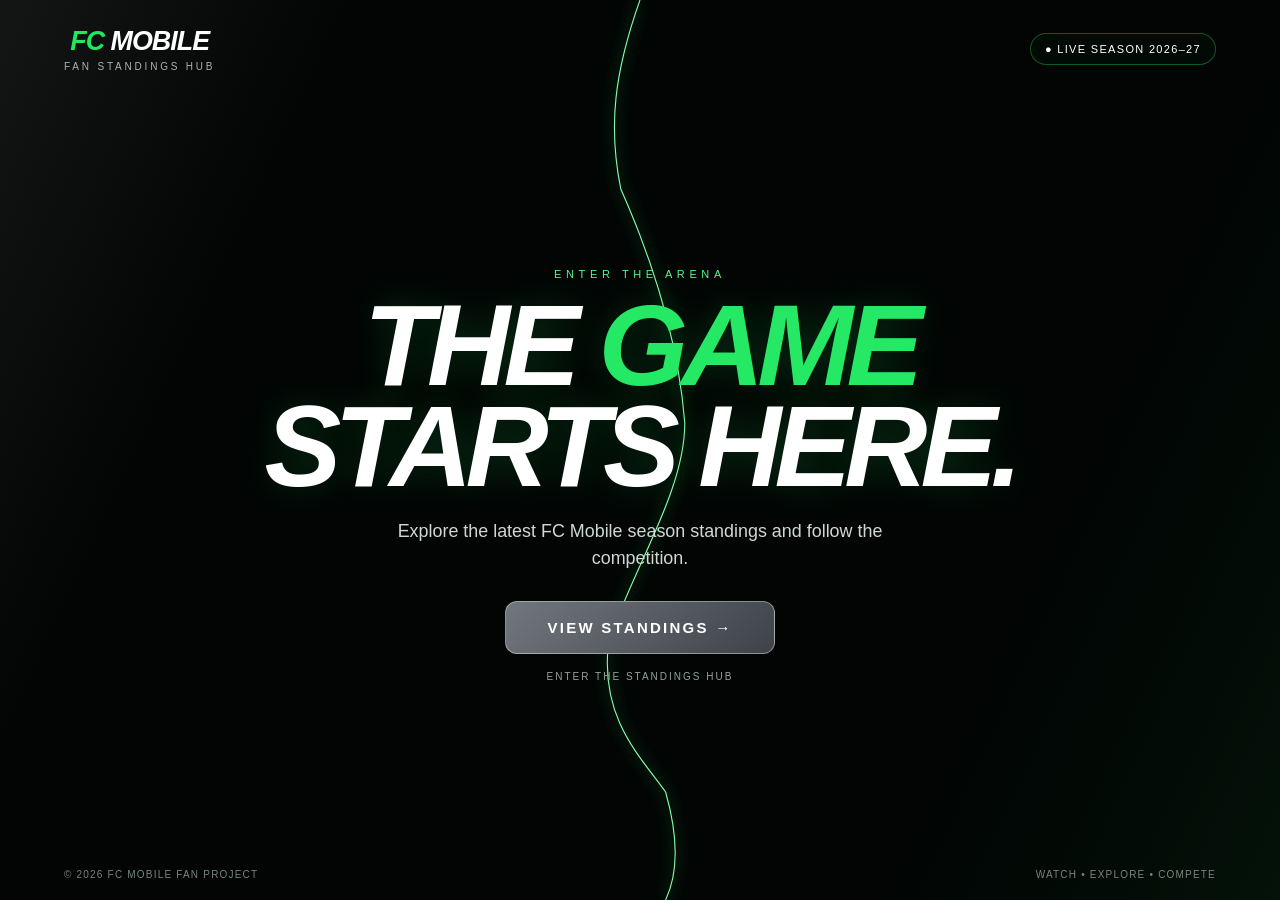
==== index.html @ 6372ad57 "Add native phone back navigation from standings to home" ====
<!DOCTYPE html>
<html lang="en">
<head>
<meta charset="utf-8">
<meta name="viewport" content="width=device-width,initial-scale=1">
<title>FC MOBILE — Standings</title>
<style>
*{box-sizing:border-box}html,body{margin:0;width:100%;height:100%;overflow:hidden;background:#020504;font-family:Arial,Helvetica,sans-serif;color:#fff}
:root{--green:#25e965}
.page2{position:fixed;inset:0;z-index:1;background:linear-gradient(135deg,#1b3027,#0b1712 55%,#07100c);overflow:hidden;perspective:1800px;display:none}
body.transitioning .page2,body.opened .page2{display:block}
.p2-world{position:absolute;inset:-8vh -8vw;transform:scale(.82) translateY(2vh);transform-origin:center;transition:transform 2.4s cubic-bezier(.18,.8,.18,1);will-change:transform}
body.opened .p2-world{transform:scale(1.035) translateY(-.8vh)}
.p2-video{position:absolute;inset:0;width:100%;height:100%;object-fit:cover;filter:brightness(.72) saturate(1.08);transform:scale(1.06);opacity:1}
.p2-content{position:relative;z-index:2;min-height:100%;display:flex;align-items:center;justify-content:center;padding:78px 18px 35px;opacity:0;visibility:hidden;pointer-events:none;transition:opacity .35s ease .15s}
body.opened .p2-content{opacity:1;visibility:visible;pointer-events:auto}
.standings-panel{position:relative;width:min(94vw,980px);background:rgba(235,240,245,.10);border:1px solid rgba(255,255,255,.38);border-radius:18px;overflow:hidden;box-shadow:0 25px 90px rgba(0,0,0,.48),inset 0 1px 0 rgba(255,255,255,.18);backdrop-filter:blur(20px) saturate(125%);-webkit-backdrop-filter:blur(20px) saturate(125%);opacity:0;visibility:hidden}
.standings-panel.table-ready{opacity:1;visibility:visible}
.split-reveal{position:fixed;inset:0;z-index:30;pointer-events:none;display:none;background:transparent}.split-reveal.active{display:block}
.split-half{position:absolute;overflow:hidden;will-change:height,top;opacity:1;filter:drop-shadow(0 14px 28px rgba(0,0,0,.22))}
.split-half .standings-ghost{position:absolute;margin:0;visibility:visible!important;opacity:1!important}
.panel-title{padding:20px 22px;border-bottom:1px solid rgba(255,255,255,.18);display:flex;justify-content:space-between;align-items:end;background:rgba(255,255,255,.045)}.panel-title h2{margin:0;color:#fff;letter-spacing:.12em;font-size:clamp(19px,3vw,30px);text-shadow:0 1px 12px rgba(0,0,0,.45)}
.season{font-size:11px;color:#9aa9a1}.season strong{display:block;color:#fff;font-size:14px;margin-top:4px}
.table-wrap{overflow:auto}table{width:100%;min-width:680px;border-collapse:collapse}th,td{padding:12px 9px;text-align:center;border-bottom:1px solid rgba(255,255,255,.12);font-size:13px}th{font-size:10px;letter-spacing:.08em;color:rgba(255,255,255,.68)}tbody tr{cursor:pointer;transition:background .22s ease,transform .22s ease}tbody tr:hover,tbody tr:active{background:rgba(255,255,255,.10);transform:scale(1.008)}.club{text-align:left;font-weight:700}.club-mark{display:inline-flex;width:26px;height:26px;border-radius:50%;align-items:center;justify-content:center;background:rgba(255,255,255,.12);border:1px solid rgba(255,255,255,.32);font-size:9px;margin-right:8px}.points{color:#b8ffd0;font-weight:900}
.form-dot{display:inline-flex;width:22px;height:22px;border:2px solid #9ca3af;border-radius:50%;align-items:center;justify-content:center;margin:0 2px;font-size:14px;font-weight:800;line-height:1;vertical-align:middle;font-family:Arial,Helvetica,sans-serif;background:transparent;color:transparent;box-sizing:border-box}.form-dot.win{background:#2f9857;border-color:#2f9857;color:#fff}.form-dot.loss{background:#ea4335;border-color:#ea4335;color:#fff}.form-dot.draw{background:#9aa0a6;border-color:#9aa0a6;color:#fff;font-size:16px}.form-dot.not-played{background:transparent;border-color:#9ca3af;color:transparent}.form-dot.latest{background:transparent!important}.form-dot.win.latest{border-color:#2f9857;color:#2f9857;box-shadow:inset 0 0 0 2px rgba(47,152,87,.22)}.form-dot.loss.latest{border-color:#ea4335;color:#ea4335;box-shadow:inset 0 0 0 2px rgba(234,67,53,.18)}.form-dot.draw.latest{border-color:#9aa0a6;color:#7f858c;box-shadow:inset 0 0 0 2px rgba(154,160,166,.18)}
.home-btn{position:fixed;z-index:20;top:18px;left:18px;border:1px solid rgba(255,255,255,.28);background:rgba(0,0,0,.55);color:#fff;padding:10px 14px;border-radius:999px;cursor:pointer;display:none}body.opened .home-btn{display:block}
.door-stage{position:fixed;inset:0;z-index:10;background:transparent;perspective:1800px;overflow:hidden}
#sourceVideo{position:absolute;inset:0;width:100%;height:100%;object-fit:cover;filter:brightness(.8);z-index:1;background:transparent}
.door{position:absolute;inset:0;width:100%;height:100%;z-index:3;pointer-events:none;transform-style:preserve-3d;will-change:transform;transition:transform 2.35s cubic-bezier(.18,.72,.18,1),filter 2.35s ease}
#leftDoor{transform-origin:left center;clip-path:polygon(0 0,50% 0,49% 7%,48% 14%,48.5% 21%,51% 29%,53% 38%,53.5% 47%,52% 55%,49% 64%,47.5% 72%,49% 80%,52% 88%,53% 94%,52% 100%,0 100%)}
#rightDoor{transform-origin:right center;clip-path:polygon(50% 0,100% 0,100% 100%,52% 100%,53% 94%,52% 88%,49% 80%,47.5% 72%,49% 64%,52% 55%,53.5% 47%,53% 38%,51% 29%,48.5% 21%,48% 14%,49% 7%)}
.door-stage.ready #sourceVideo{opacity:0}
.door-glass{position:absolute;inset:0;z-index:4;pointer-events:none;background:linear-gradient(115deg,rgba(255,255,255,.07),transparent 22%,transparent 76%,rgba(37,233,101,.06))}
.curve{position:absolute;inset:0;z-index:5;width:100%;height:100%;pointer-events:none;filter:drop-shadow(0 0 8px rgba(37,233,101,.9))}.curve path{fill:none;stroke:#8affaf;stroke-width:1.1;vector-effect:non-scaling-stroke}
#rightCurve{display:none}
.landing-ui{position:absolute;inset:0;z-index:8;display:flex;flex-direction:column;align-items:center;justify-content:center;text-align:center;padding:90px 20px 40px;transition:opacity .3s ease}
header{position:absolute;top:0;left:0;width:100%;padding:26px clamp(20px,5vw,72px);display:flex;justify-content:space-between;align-items:center}.brand{font-size:clamp(20px,2.1vw,34px);font-weight:900;font-style:italic;letter-spacing:-1px}.brand b{color:#21e85e}.tag{font-size:10px;letter-spacing:.28em;color:#a8b6ae;margin-top:4px}.status{font-size:11px;letter-spacing:.12em;border:1px solid rgba(42,237,105,.35);padding:9px 14px;border-radius:999px;background:rgba(4,20,10,.38)}
.kicker{font-size:11px;letter-spacing:.42em;color:#58f58a;margin-bottom:15px;text-transform:uppercase}h1{margin:0;font-size:clamp(44px,9vw,130px);line-height:.88;letter-spacing:-.06em;font-style:italic;text-shadow:0 0 35px rgba(37,241,99,.18)}h1 span{color:#25e965}.hero-p{margin:20px auto 28px;max-width:560px;color:#d0d8d3;font-size:clamp(14px,1.4vw,18px);line-height:1.55}.cta{cursor:pointer;border:1px solid rgba(255,255,255,.38);background:linear-gradient(135deg,#72777d,#3e4349);color:#fff;padding:17px 42px;border-radius:12px;font-size:15px;font-weight:900;letter-spacing:.15em}.hint{margin-top:17px;font-size:10px;letter-spacing:.2em;color:#94a39a;text-transform:uppercase}footer{position:absolute;bottom:20px;left:0;width:100%;padding:0 clamp(20px,5vw,72px);display:flex;justify-content:space-between;color:#78857d;font-size:10px;letter-spacing:.12em}
body.opening .landing-ui{opacity:0;pointer-events:none}
body.opening #leftDoor{transform:translateX(-14vw) translateZ(-12px) rotateY(72deg);filter:brightness(.72)}body.opening #rightDoor{transform:translateX(14vw) translateZ(-12px) rotateY(-72deg);filter:brightness(.72)}
body.opening #leftCurve{opacity:0;transition:opacity .25s}
body.opened .door-stage{pointer-events:none;opacity:0;transition:opacity .18s ease}
body.opened #leftDoor{transform:translateX(-105vw) rotateY(86deg);transition:transform .7s ease .02s}body.opened #rightDoor{transform:translateX(105vw) rotateY(-86deg);transition:transform .7s ease .02s}
@media(max-width:650px){.status,.footer-right{display:none}.cta{padding:15px 25px}.panel-title{padding:17px}}
</style>
</head>
<body>
<section class="page2"><div class="p2-world"><video class="p2-video" autoplay muted loop playsinline preload="auto"><source src="fc_mobile_background_hd_under25mb.mp4" type="video/mp4"></video><button class="home-btn" id="homeBtn">← HOME</button><div class="p2-content"><section class="standings-panel"><div class="panel-title"><h2>LEAGUE STANDINGS</h2><div class="season">Season<strong>2026–27</strong></div></div><div class="table-wrap"><table><thead><tr><th>#</th><th>CLUB</th><th>MP</th><th>W</th><th>D</th><th>L</th><th>GF</th><th>GA</th><th>GD</th><th>PTS</th><th>LAST 5</th></tr></thead><tbody id="standingsBody"></tbody></table></div></section></div></div></section><div class="split-reveal" id="splitReveal"></div>
<section class="door-stage" id="doorStage"><video id="sourceVideo" autoplay muted loop playsinline><source src="video_2026-08-29_18-55-29.mp4?v=4" type="video/mp4"></video><canvas id="leftDoor" class="door"></canvas><canvas id="rightDoor" class="door"></canvas><div class="door-glass"></div><svg id="leftCurve" class="curve" viewBox="0 0 100 100" preserveAspectRatio="none"><path d="M50 0 C48 8 47.5 14 48.5 21 C51 29 53 38 53.5 47 C53.5 55 49 64 47.5 72 C47 80 50 84 52 88 C53 93 53 97 52 100"/></svg><div class="landing-ui"><header><div><div class="brand"><b>FC</b> MOBILE</div><div class="tag">FAN STANDINGS HUB</div></div><div class="status">● LIVE SEASON 2026–27</div></header><div class="kicker">Enter the arena</div><h1>THE <span>GAME</span><br>STARTS HERE.</h1><p class="hero-p">Explore the latest FC Mobile season standings and follow the competition.</p><button class="cta" id="enter">VIEW STANDINGS →</button><div class="hint">Enter the standings hub</div><footer><div>© 2026 FC MOBILE FAN PROJECT</div><div class="footer-right">WATCH • EXPLORE • COMPETE</div></footer></div></section>
<script>
(() => {
'use strict';
const $=s=>document.querySelector(s);
const body=document.body, enter=$('#enter'), home=$('#homeBtn');
const panel=$('.standings-panel'), tbody=$('#standingsBody'), reveal=$('#splitReveal');
const source=$('#sourceVideo'), p2=$('.p2-video');
const left=$('#leftDoor'), right=$('#rightDoor');
let opening=false, dataReady=false, revealTimer=null, raf=0;

/* Restore the original moving-video-door effect. */
function setupDoors(){
 if(!source||!left||!right)return;
 const cl=left.getContext('2d'), cr=right.getContext('2d');
 function size(){
  const d=Math.min(window.devicePixelRatio||1,2);
  [left,right].forEach(x=>{x.width=Math.round(innerWidth*d);x.height=Math.round(innerHeight*d);x.style.width=innerWidth+'px';x.style.height=innerHeight+'px';});
 }
 function paint(){
  if(source.readyState>=2){
   cl.setTransform(1,0,0,1,0,0);cr.setTransform(1,0,0,1,0,0);
   cl.clearRect(0,0,left.width,left.height);cr.clearRect(0,0,right.width,right.height);
   cl.drawImage(source,0,0,left.width,left.height);cr.drawImage(source,0,0,right.width,right.height);
   requestAnimationFrame(paint);
  } else requestAnimationFrame(paint);
 }
 size();window.addEventListener('resize',size);
 source.addEventListener('loadeddata',paint,{once:true});
 source.play().catch(()=>{});
}
setupDoors();

function lastFive(t){
 const a=Array.isArray(t.last5)?t.last5.slice(0,5):[];
 while(a.length<5)a.push('N');
 let latest=-1; for(let i=a.length-1;i>=0;i--){if(['W','D','L'].includes(a[i])){latest=i;break}}
 return a.map((x,i)=>{
   const latestClass=i===latest?' latest':'';
   if(x==='W')return '<span class="form-dot win'+latestClass+'" title="Win">✓</span>';
   if(x==='L')return '<span class="form-dot loss'+latestClass+'" title="Loss">×</span>';
   if(x==='D')return '<span class="form-dot draw'+latestClass+'" title="Draw">−</span>';
   return '<span class="form-dot not-played" title="Not played"></span>';
 }).join('');
}
function render(rows){
 if(!Array.isArray(rows))rows=[];
 rows.sort((a,b)=>(Number(b.pts)||0)-(Number(a.pts)||0)||(Number(b.gd)||0)-(Number(a.gd)||0)||(Number(b.gf)||0)-(Number(a.gf)||0)||String(a.team||'').localeCompare(String(b.team||'')));
 tbody.innerHTML=rows.map((t,i)=>'<tr><td>'+ (i+1) +'</td><td class="club"><span class="club-mark">'+String(t.team||'').slice(0,2)+'</span>'+String(t.team||'')+'</td><td>'+Number(t.p||0)+'</td><td>'+Number(t.w||0)+'</td><td>'+Number(t.d||0)+'</td><td>'+Number(t.l||0)+'</td><td>'+Number(t.gf||0)+'</td><td>'+Number(t.ga||0)+'</td><td>'+Number(t.gd||0)+'</td><td class="points">'+Number(t.pts||0)+'</td><td>'+lastFive(t)+'</td></tr>').join('');
 dataReady=true;
}
fetch('data.json?ts='+Date.now(),{cache:'no-store'})
 .then(r=>{if(!r.ok)throw new Error('data.json '+r.status);return r.json()})
 .then(render)
 .catch(err=>{console.error(err);render([]);});

function clearReveal(){
 cancelAnimationFrame(raf);clearTimeout(revealTimer);
 reveal.classList.remove('active');reveal.innerHTML='';
}

function showFinal(){
 clearReveal();
 panel.style.visibility='visible';
 panel.style.opacity='1';
 panel.classList.add('table-ready');
}

/* Dynamic row split: the current sorted table is the ONLY data source. */
function revealTable(){
 if(!body.classList.contains('opened'))return;
 if(!dataReady){revealTimer=setTimeout(revealTable,100);return;}
 const rows=[...tbody.querySelectorAll('tr')];
 if(!rows.length){showFinal();return;}

 clearReveal();
 panel.style.visibility='visible';panel.style.opacity='0';
 const rect=panel.getBoundingClientRect();
 if(rect.width<10||rect.height<10){revealTimer=setTimeout(revealTable,100);return;}

 const split=Math.ceil(rows.length/2);
 const mid=rect.top+rect.height/2;
 panel.style.visibility='hidden';

 function build(kind,items,withHeader){
  const wrap=document.createElement('div');
  wrap.className='split-half '+kind;
  wrap.style.left=rect.left+'px';wrap.style.width=rect.width+'px';
  wrap.style.top=mid+'px';wrap.style.height='0px';
  const card=document.createElement('div');card.className='split-card';
  const tw=document.createElement('div');tw.className='table-wrap';
  const table=document.createElement('table');
  if(withHeader)table.appendChild(panel.querySelector('thead').cloneNode(true));
  const tb=document.createElement('tbody');
  items.forEach(row=>tb.appendChild(row.cloneNode(true)));
  table.appendChild(tb);tw.appendChild(table);card.appendChild(tw);wrap.appendChild(card);reveal.appendChild(wrap);
  return {wrap,card};
 }
 const top=build('top',rows.slice(0,split),true);
 const bottom=build('bottom',rows.slice(split),false);
 reveal.classList.add('active');

 requestAnimationFrame(()=>{
  const topH=Math.max(1,top.card.getBoundingClientRect().height);
  const bottomH=Math.max(1,bottom.card.getBoundingClientRect().height);
  const start=performance.now(),duration=2800;
  function tick(now){
   const p=Math.min(1,(now-start)/duration),e=1-Math.pow(1-p,3);
   const h1=topH*e,h2=bottomH*e;
   top.wrap.style.height=h1+'px';top.wrap.style.top=(mid-h1)+'px';
   bottom.wrap.style.height=h2+'px';bottom.wrap.style.top=mid+'px';
   if(p<1){raf=requestAnimationFrame(tick);return;}
   showFinal();
  }
  raf=requestAnimationFrame(tick);
 });
}

/* Keep Page 1 and Page 2 as real browser-history states.
   This makes the phone's native Back button return from standings to Home. */
if(!history.state||history.state.fcMobilePage!=='home'){
 history.replaceState({fcMobilePage:'home'},'',location.href);
}
function open(){
 if(opening||body.classList.contains('opened'))return;
 /* Add a history entry immediately so Android/iPhone Back returns here first. */
 if(!history.state||history.state.fcMobilePage!=='standings'){
  history.pushState({fcMobilePage:'standings'},'',location.href);
 }
 opening=true;
 body.classList.add('transitioning'); /* Page 2 exists behind doors immediately */
 body.classList.add('opening');
 if(p2)p2.play().catch(()=>{});
 setTimeout(()=>{
  body.classList.add('opened');
  opening=false;
  requestAnimationFrame(()=>setTimeout(revealTable,350));
 },2350);
}
function close(){
 opening=false;clearReveal();
 body.classList.remove('opened','opening','transitioning');
 panel.classList.remove('table-ready');
 panel.style.visibility='hidden';panel.style.opacity='0';
 if(source)source.play().catch(()=>{});
}
enter&&enter.addEventListener('click',open);

/* On-screen HOME and the phone/browser Back button now behave consistently. */
home&&home.addEventListener('click',()=>{
 if(body.classList.contains('opened')&&history.state&&history.state.fcMobilePage==='standings'){
  history.back();
 }else close();
});
window.addEventListener('popstate',event=>{
 if(event.state&&event.state.fcMobilePage==='standings'){
  /* Supports Forward after returning to Home. */
  if(!body.classList.contains('opened'))openFromHistory();
 }else{
  close();
 }
});
function openFromHistory(){
 if(opening||body.classList.contains('opened'))return;
 opening=true;
 body.classList.add('transitioning','opening');
 if(p2)p2.play().catch(()=>{});
 setTimeout(()=>{
  body.classList.add('opened');
  opening=false;
  requestAnimationFrame(()=>setTimeout(revealTable,350));
 },2350);
}
})();
</script></body></html>
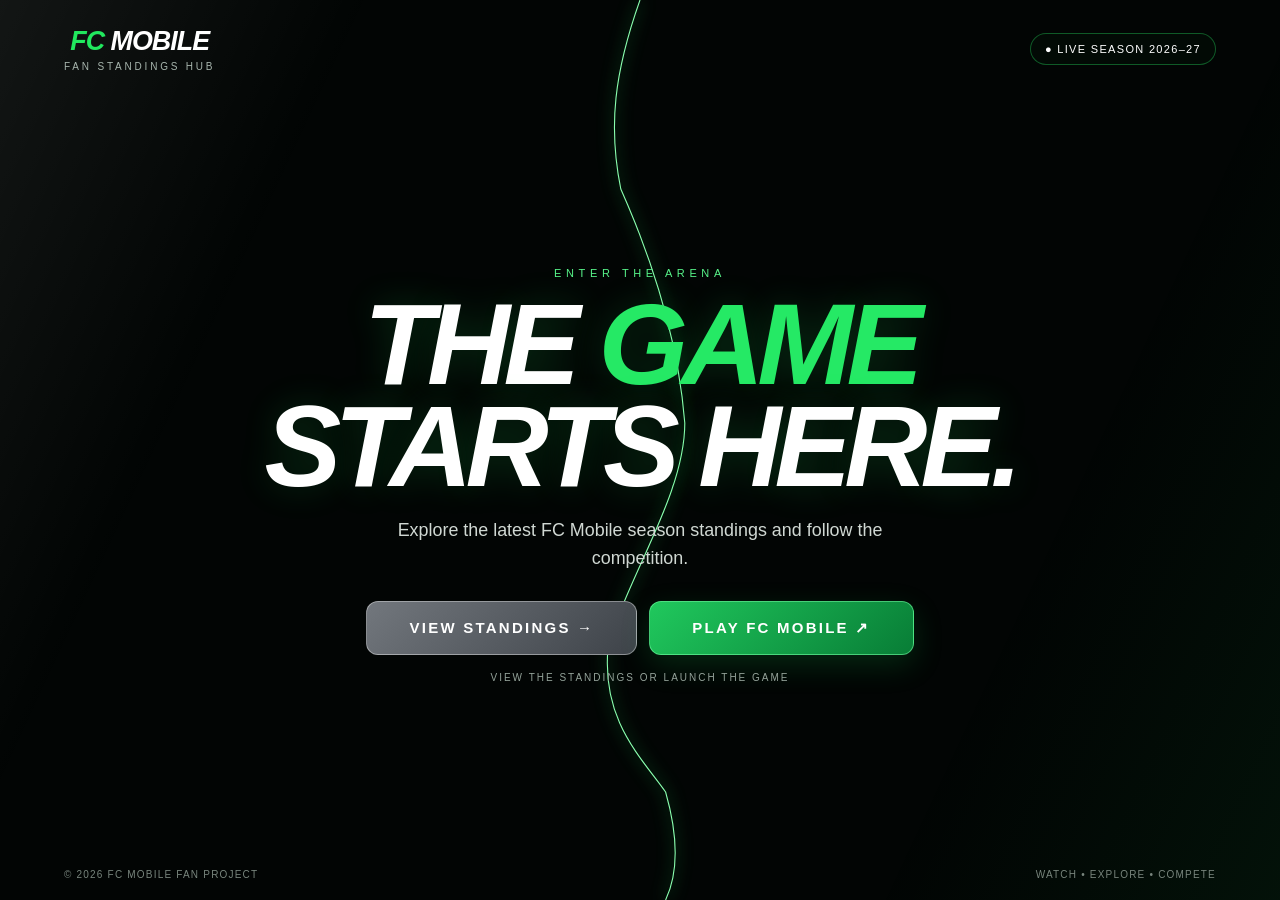
==== commit 651d7bc9: "Add Play FC Mobile button with official mobile launch link" ====
--- a/index.html
+++ b/index.html
@@ -35,7 +35,7 @@
 #rightCurve{display:none}
 .landing-ui{position:absolute;inset:0;z-index:8;display:flex;flex-direction:column;align-items:center;justify-content:center;text-align:center;padding:90px 20px 40px;transition:opacity .3s ease}
 header{position:absolute;top:0;left:0;width:100%;padding:26px clamp(20px,5vw,72px);display:flex;justify-content:space-between;align-items:center}.brand{font-size:clamp(20px,2.1vw,34px);font-weight:900;font-style:italic;letter-spacing:-1px}.brand b{color:#21e85e}.tag{font-size:10px;letter-spacing:.28em;color:#a8b6ae;margin-top:4px}.status{font-size:11px;letter-spacing:.12em;border:1px solid rgba(42,237,105,.35);padding:9px 14px;border-radius:999px;background:rgba(4,20,10,.38)}
-.kicker{font-size:11px;letter-spacing:.42em;color:#58f58a;margin-bottom:15px;text-transform:uppercase}h1{margin:0;font-size:clamp(44px,9vw,130px);line-height:.88;letter-spacing:-.06em;font-style:italic;text-shadow:0 0 35px rgba(37,241,99,.18)}h1 span{color:#25e965}.hero-p{margin:20px auto 28px;max-width:560px;color:#d0d8d3;font-size:clamp(14px,1.4vw,18px);line-height:1.55}.cta{cursor:pointer;border:1px solid rgba(255,255,255,.38);background:linear-gradient(135deg,#72777d,#3e4349);color:#fff;padding:17px 42px;border-radius:12px;font-size:15px;font-weight:900;letter-spacing:.15em}.hint{margin-top:17px;font-size:10px;letter-spacing:.2em;color:#94a39a;text-transform:uppercase}footer{position:absolute;bottom:20px;left:0;width:100%;padding:0 clamp(20px,5vw,72px);display:flex;justify-content:space-between;color:#78857d;font-size:10px;letter-spacing:.12em}
+.kicker{font-size:11px;letter-spacing:.42em;color:#58f58a;margin-bottom:15px;text-transform:uppercase}h1{margin:0;font-size:clamp(44px,9vw,130px);line-height:.88;letter-spacing:-.06em;font-style:italic;text-shadow:0 0 35px rgba(37,241,99,.18)}h1 span{color:#25e965}.hero-p{margin:20px auto 28px;max-width:560px;color:#d0d8d3;font-size:clamp(14px,1.4vw,18px);line-height:1.55}.cta{cursor:pointer;border:1px solid rgba(255,255,255,.38);background:linear-gradient(135deg,#72777d,#3e4349);color:#fff;padding:17px 42px;border-radius:12px;font-size:15px;font-weight:900;letter-spacing:.15em}.action-buttons{display:flex;flex-wrap:wrap;justify-content:center;gap:12px}.cta.play-game{background:linear-gradient(135deg,#20c85d,#087d36);border-color:rgba(118,255,165,.55);box-shadow:0 10px 30px rgba(22,197,85,.18)}.cta.play-game:hover{transform:translateY(-1px);filter:brightness(1.08)}.hint{margin-top:17px;font-size:10px;letter-spacing:.2em;color:#94a39a;text-transform:uppercase}footer{position:absolute;bottom:20px;left:0;width:100%;padding:0 clamp(20px,5vw,72px);display:flex;justify-content:space-between;color:#78857d;font-size:10px;letter-spacing:.12em}
 body.opening .landing-ui{opacity:0;pointer-events:none}
 body.opening #leftDoor{transform:translateX(-14vw) translateZ(-12px) rotateY(72deg);filter:brightness(.72)}body.opening #rightDoor{transform:translateX(14vw) translateZ(-12px) rotateY(-72deg);filter:brightness(.72)}
 body.opening #leftCurve{opacity:0;transition:opacity .25s}
@@ -45,13 +45,15 @@
 </style>
 </head>
 <body>
-<section class="page2"><div class="p2-world"><video class="p2-video" autoplay muted loop playsinline preload="auto"><source src="fc_mobile_background_hd_under25mb.mp4" type="video/mp4"></video><button class="home-btn" id="homeBtn">← HOME</button><div class="p2-content"><section class="standings-panel"><div class="panel-title"><h2>LEAGUE STANDINGS</h2><div class="season">Season<strong>2026–27</strong></div></div><div class="table-wrap"><table><thead><tr><th>#</th><th>CLUB</th><th>MP</th><th>W</th><th>D</th><th>L</th><th>GF</th><th>GA</th><th>GD</th><th>PTS</th><th>LAST 5</th></tr></thead><tbody id="standingsBody"></tbody></table></div></section></div></div></section><div class="split-reveal" id="splitReveal"></div>
-<section class="door-stage" id="doorStage"><video id="sourceVideo" autoplay muted loop playsinline><source src="video_2026-08-29_18-55-29.mp4?v=4" type="video/mp4"></video><canvas id="leftDoor" class="door"></canvas><canvas id="rightDoor" class="door"></canvas><div class="door-glass"></div><svg id="leftCurve" class="curve" viewBox="0 0 100 100" preserveAspectRatio="none"><path d="M50 0 C48 8 47.5 14 48.5 21 C51 29 53 38 53.5 47 C53.5 55 49 64 47.5 72 C47 80 50 84 52 88 C53 93 53 97 52 100"/></svg><div class="landing-ui"><header><div><div class="brand"><b>FC</b> MOBILE</div><div class="tag">FAN STANDINGS HUB</div></div><div class="status">● LIVE SEASON 2026–27</div></header><div class="kicker">Enter the arena</div><h1>THE <span>GAME</span><br>STARTS HERE.</h1><p class="hero-p">Explore the latest FC Mobile season standings and follow the competition.</p><button class="cta" id="enter">VIEW STANDINGS →</button><div class="hint">Enter the standings hub</div><footer><div>© 2026 FC MOBILE FAN PROJECT</div><div class="footer-right">WATCH • EXPLORE • COMPETE</div></footer></div></section>
+<!-- PAGE 2: STANDINGS SCREEN -->
+<section id="page2" class="app-page page2" aria-label="Standings page"><div class="p2-world"><video class="p2-video" autoplay muted loop playsinline preload="auto"><source src="fc_mobile_background_hd_under25mb.mp4" type="video/mp4"></video><button class="home-btn" id="homeBtn">← HOME</button><div class="p2-content"><section class="standings-panel"><div class="panel-title"><h2>LEAGUE STANDINGS</h2><div class="season">Season<strong>2026–27</strong></div></div><div class="table-wrap"><table><thead><tr><th>#</th><th>CLUB</th><th>MP</th><th>W</th><th>D</th><th>L</th><th>GF</th><th>GA</th><th>GD</th><th>PTS</th><th>LAST 5</th></tr></thead><tbody id="standingsBody"></tbody></table></div></section></div></div></section><div class="split-reveal" id="splitReveal"></div>
+<!-- PAGE 1: HOME / LANDING SCREEN -->
+<section id="page1" class="app-page page1 door-stage" data-page="home" aria-label="Home page"><video id="sourceVideo" autoplay muted loop playsinline><source src="video_2026-08-29_18-55-29.mp4?v=4" type="video/mp4"></video><canvas id="leftDoor" class="door"></canvas><canvas id="rightDoor" class="door"></canvas><div class="door-glass"></div><svg id="leftCurve" class="curve" viewBox="0 0 100 100" preserveAspectRatio="none"><path d="M50 0 C48 8 47.5 14 48.5 21 C51 29 53 38 53.5 47 C53.5 55 49 64 47.5 72 C47 80 50 84 52 88 C53 93 53 97 52 100"/></svg><div class="landing-ui"><header><div><div class="brand"><b>FC</b> MOBILE</div><div class="tag">FAN STANDINGS HUB</div></div><div class="status">● LIVE SEASON 2026–27</div></header><div class="kicker">Enter the arena</div><h1>THE <span>GAME</span><br>STARTS HERE.</h1><p class="hero-p">Explore the latest FC Mobile season standings and follow the competition.</p><div class="action-buttons"><button class="cta" id="enter">VIEW STANDINGS →</button><button class="cta play-game" id="launchGame">PLAY FC MOBILE ↗</button></div><div class="hint">View the standings or launch the game</div><footer><div>© 2026 FC MOBILE FAN PROJECT</div><div class="footer-right">WATCH • EXPLORE • COMPETE</div></footer></div></section>
 <script>
 (() => {
 'use strict';
 const $=s=>document.querySelector(s);
-const body=document.body, enter=$('#enter'), home=$('#homeBtn');
+const body=document.body, enter=$('#enter'), home=$('#homeBtn'), launchGame=$('#launchGame');
 const panel=$('.standings-panel'), tbody=$('#standingsBody'), reveal=$('#splitReveal');
 const source=$('#sourceVideo'), p2=$('.p2-video');
 const left=$('#leftDoor'), right=$('#rightDoor');
@@ -164,60 +166,77 @@
  });
 }
 
-/* Keep Page 1 and Page 2 as real browser-history states.
-   This makes the phone's native Back button return from standings to Home. */
-if(!history.state||history.state.fcMobilePage!=='home'){
- history.replaceState({fcMobilePage:'home'},'',location.href);
-}
-function open(){
+/* PAGE ROUTER — Page 1 is Home, Page 2 is Standings.
+   Back always routes Page 2 -> Page 1 without leaving the site. */
+const page1=$('#page1'), page2=$('#page2');
+const ROUTE_HOME='home', ROUTE_STANDINGS='standings';
+const baseUrl=location.pathname+location.search;
+
+function currentRoute(){return history.state&&history.state.fcRoute||ROUTE_HOME;}
+
+function activatePage(route,{animate=true}={}){
+ if(route===ROUTE_HOME){
+  clearReveal();
+  body.classList.remove('opening','opened','transitioning');
+  opening=false;
+  if(page2){page2.setAttribute('aria-hidden','true');page2.style.display='none';}
+  if(page1){page1.setAttribute('aria-hidden','false');page1.style.display='block';}
+  return;
+ }
  if(opening||body.classList.contains('opened'))return;
- /* Add a history entry immediately so Android/iPhone Back returns here first. */
- if(!history.state||history.state.fcMobilePage!=='standings'){
-  history.pushState({fcMobilePage:'standings'},'',location.href);
- }
  opening=true;
- body.classList.add('transitioning'); /* Page 2 exists behind doors immediately */
- body.classList.add('opening');
+ if(page1){page1.setAttribute('aria-hidden','true');page1.style.display='block';}
+ if(page2){page2.style.display='block';page2.setAttribute('aria-hidden','false');}
+ body.classList.add('transitioning','opening');
  if(p2)p2.play().catch(()=>{});
- setTimeout(()=>{
+ const finish=()=>{
   body.classList.add('opened');
+  body.classList.remove('opening');
   opening=false;
   requestAnimationFrame(()=>setTimeout(revealTable,350));
- },2350);
-}
-function close(){
- opening=false;clearReveal();
- body.classList.remove('opened','opening','transitioning');
- panel.classList.remove('table-ready');
- panel.style.visibility='hidden';panel.style.opacity='0';
- if(source)source.play().catch(()=>{});
-}
+ };
+ if(animate)setTimeout(finish,2350);else finish();
+}
+
+function goTo(route,{push=true}={}){
+ if(route===ROUTE_STANDINGS){
+  if(push)history.pushState({fcRoute:ROUTE_STANDINGS},'',baseUrl+'#standings');
+  activatePage(ROUTE_STANDINGS);
+ }else{
+  if(push)history.pushState({fcRoute:ROUTE_HOME},'',baseUrl);
+  activatePage(ROUTE_HOME);
+ }
+}
+
+function open(){goTo(ROUTE_STANDINGS,{push:true});}
+
+function returnToHome(){
+ /* On-screen Home uses the same route as native Back. */
+ if(currentRoute()===ROUTE_STANDINGS)history.back();
+ else activatePage(ROUTE_HOME);
+}
+
 enter&&enter.addEventListener('click',open);
 
-/* On-screen HOME and the phone/browser Back button now behave consistently. */
-home&&home.addEventListener('click',()=>{
- if(body.classList.contains('opened')&&history.state&&history.state.fcMobilePage==='standings'){
-  history.back();
- }else close();
+/* Official EA smart download link: on supported mobile devices it can
+   hand off to FC Mobile when available, otherwise it resolves to the
+   appropriate official store/download destination. */
+launchGame&&launchGame.addEventListener('click',()=>{
+ window.location.href='https://fcmobile.sng.link/Dn1ol/fmnz';
 });
+home&&home.addEventListener('click',returnToHome);
+
+/* Native Android/iPhone browser Back and back gestures. */
 window.addEventListener('popstate',event=>{
- if(event.state&&event.state.fcMobilePage==='standings'){
-  /* Supports Forward after returning to Home. */
-  if(!body.classList.contains('opened'))openFromHistory();
- }else{
-  close();
- }
+ const route=event.state&&event.state.fcRoute===ROUTE_STANDINGS
+  ?ROUTE_STANDINGS:ROUTE_HOME;
+ activatePage(route);
 });
-function openFromHistory(){
- if(opening||body.classList.contains('opened'))return;
- opening=true;
- body.classList.add('transitioning','opening');
- if(p2)p2.play().catch(()=>{});
- setTimeout(()=>{
-  body.classList.add('opened');
-  opening=false;
-  requestAnimationFrame(()=>setTimeout(revealTable,350));
- },2350);
-}
+
+/* One explicit Page 1 entry is always the starting state. */
+if(currentRoute()!==ROUTE_HOME||location.hash){
+ history.replaceState({fcRoute:ROUTE_HOME},'',baseUrl);
+}
+activatePage(ROUTE_HOME,{animate:false});
 })();
 </script></body></html>
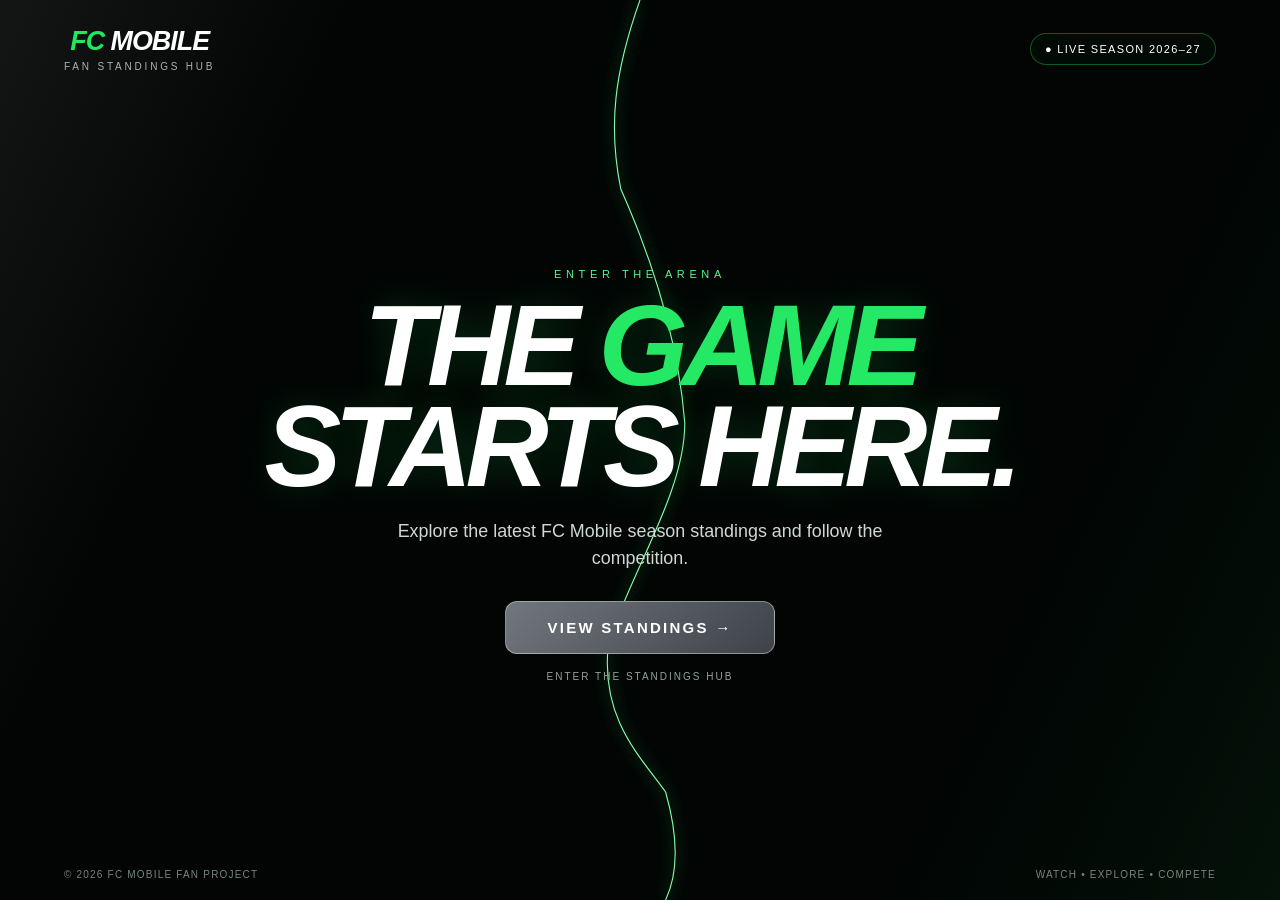
==== commit b9f037b0: "Remove extra game launch button" ====
--- a/index.html
+++ b/index.html
@@ -35,7 +35,7 @@
 #rightCurve{display:none}
 .landing-ui{position:absolute;inset:0;z-index:8;display:flex;flex-direction:column;align-items:center;justify-content:center;text-align:center;padding:90px 20px 40px;transition:opacity .3s ease}
 header{position:absolute;top:0;left:0;width:100%;padding:26px clamp(20px,5vw,72px);display:flex;justify-content:space-between;align-items:center}.brand{font-size:clamp(20px,2.1vw,34px);font-weight:900;font-style:italic;letter-spacing:-1px}.brand b{color:#21e85e}.tag{font-size:10px;letter-spacing:.28em;color:#a8b6ae;margin-top:4px}.status{font-size:11px;letter-spacing:.12em;border:1px solid rgba(42,237,105,.35);padding:9px 14px;border-radius:999px;background:rgba(4,20,10,.38)}
-.kicker{font-size:11px;letter-spacing:.42em;color:#58f58a;margin-bottom:15px;text-transform:uppercase}h1{margin:0;font-size:clamp(44px,9vw,130px);line-height:.88;letter-spacing:-.06em;font-style:italic;text-shadow:0 0 35px rgba(37,241,99,.18)}h1 span{color:#25e965}.hero-p{margin:20px auto 28px;max-width:560px;color:#d0d8d3;font-size:clamp(14px,1.4vw,18px);line-height:1.55}.cta{cursor:pointer;border:1px solid rgba(255,255,255,.38);background:linear-gradient(135deg,#72777d,#3e4349);color:#fff;padding:17px 42px;border-radius:12px;font-size:15px;font-weight:900;letter-spacing:.15em}.action-buttons{display:flex;flex-wrap:wrap;justify-content:center;gap:12px}.cta.play-game{background:linear-gradient(135deg,#20c85d,#087d36);border-color:rgba(118,255,165,.55);box-shadow:0 10px 30px rgba(22,197,85,.18)}.cta.play-game:hover{transform:translateY(-1px);filter:brightness(1.08)}.hint{margin-top:17px;font-size:10px;letter-spacing:.2em;color:#94a39a;text-transform:uppercase}footer{position:absolute;bottom:20px;left:0;width:100%;padding:0 clamp(20px,5vw,72px);display:flex;justify-content:space-between;color:#78857d;font-size:10px;letter-spacing:.12em}
+.kicker{font-size:11px;letter-spacing:.42em;color:#58f58a;margin-bottom:15px;text-transform:uppercase}h1{margin:0;font-size:clamp(44px,9vw,130px);line-height:.88;letter-spacing:-.06em;font-style:italic;text-shadow:0 0 35px rgba(37,241,99,.18)}h1 span{color:#25e965}.hero-p{margin:20px auto 28px;max-width:560px;color:#d0d8d3;font-size:clamp(14px,1.4vw,18px);line-height:1.55}.cta{cursor:pointer;border:1px solid rgba(255,255,255,.38);background:linear-gradient(135deg,#72777d,#3e4349);color:#fff;padding:17px 42px;border-radius:12px;font-size:15px;font-weight:900;letter-spacing:.15em}.hint{margin-top:17px;font-size:10px;letter-spacing:.2em;color:#94a39a;text-transform:uppercase}footer{position:absolute;bottom:20px;left:0;width:100%;padding:0 clamp(20px,5vw,72px);display:flex;justify-content:space-between;color:#78857d;font-size:10px;letter-spacing:.12em}
 body.opening .landing-ui{opacity:0;pointer-events:none}
 body.opening #leftDoor{transform:translateX(-14vw) translateZ(-12px) rotateY(72deg);filter:brightness(.72)}body.opening #rightDoor{transform:translateX(14vw) translateZ(-12px) rotateY(-72deg);filter:brightness(.72)}
 body.opening #leftCurve{opacity:0;transition:opacity .25s}
@@ -48,12 +48,12 @@
 <!-- PAGE 2: STANDINGS SCREEN -->
 <section id="page2" class="app-page page2" aria-label="Standings page"><div class="p2-world"><video class="p2-video" autoplay muted loop playsinline preload="auto"><source src="fc_mobile_background_hd_under25mb.mp4" type="video/mp4"></video><button class="home-btn" id="homeBtn">← HOME</button><div class="p2-content"><section class="standings-panel"><div class="panel-title"><h2>LEAGUE STANDINGS</h2><div class="season">Season<strong>2026–27</strong></div></div><div class="table-wrap"><table><thead><tr><th>#</th><th>CLUB</th><th>MP</th><th>W</th><th>D</th><th>L</th><th>GF</th><th>GA</th><th>GD</th><th>PTS</th><th>LAST 5</th></tr></thead><tbody id="standingsBody"></tbody></table></div></section></div></div></section><div class="split-reveal" id="splitReveal"></div>
 <!-- PAGE 1: HOME / LANDING SCREEN -->
-<section id="page1" class="app-page page1 door-stage" data-page="home" aria-label="Home page"><video id="sourceVideo" autoplay muted loop playsinline><source src="video_2026-08-29_18-55-29.mp4?v=4" type="video/mp4"></video><canvas id="leftDoor" class="door"></canvas><canvas id="rightDoor" class="door"></canvas><div class="door-glass"></div><svg id="leftCurve" class="curve" viewBox="0 0 100 100" preserveAspectRatio="none"><path d="M50 0 C48 8 47.5 14 48.5 21 C51 29 53 38 53.5 47 C53.5 55 49 64 47.5 72 C47 80 50 84 52 88 C53 93 53 97 52 100"/></svg><div class="landing-ui"><header><div><div class="brand"><b>FC</b> MOBILE</div><div class="tag">FAN STANDINGS HUB</div></div><div class="status">● LIVE SEASON 2026–27</div></header><div class="kicker">Enter the arena</div><h1>THE <span>GAME</span><br>STARTS HERE.</h1><p class="hero-p">Explore the latest FC Mobile season standings and follow the competition.</p><div class="action-buttons"><button class="cta" id="enter">VIEW STANDINGS →</button><button class="cta play-game" id="launchGame">PLAY FC MOBILE ↗</button></div><div class="hint">View the standings or launch the game</div><footer><div>© 2026 FC MOBILE FAN PROJECT</div><div class="footer-right">WATCH • EXPLORE • COMPETE</div></footer></div></section>
+<section id="page1" class="app-page page1 door-stage" data-page="home" aria-label="Home page"><video id="sourceVideo" autoplay muted loop playsinline><source src="video_2026-08-29_18-55-29.mp4?v=4" type="video/mp4"></video><canvas id="leftDoor" class="door"></canvas><canvas id="rightDoor" class="door"></canvas><div class="door-glass"></div><svg id="leftCurve" class="curve" viewBox="0 0 100 100" preserveAspectRatio="none"><path d="M50 0 C48 8 47.5 14 48.5 21 C51 29 53 38 53.5 47 C53.5 55 49 64 47.5 72 C47 80 50 84 52 88 C53 93 53 97 52 100"/></svg><div class="landing-ui"><header><div><div class="brand"><b>FC</b> MOBILE</div><div class="tag">FAN STANDINGS HUB</div></div><div class="status">● LIVE SEASON 2026–27</div></header><div class="kicker">Enter the arena</div><h1>THE <span>GAME</span><br>STARTS HERE.</h1><p class="hero-p">Explore the latest FC Mobile season standings and follow the competition.</p><button class="cta" id="enter">VIEW STANDINGS →</button><div class="hint">Enter the standings hub</div><footer><div>© 2026 FC MOBILE FAN PROJECT</div><div class="footer-right">WATCH • EXPLORE • COMPETE</div></footer></div></section>
 <script>
 (() => {
 'use strict';
 const $=s=>document.querySelector(s);
-const body=document.body, enter=$('#enter'), home=$('#homeBtn'), launchGame=$('#launchGame');
+const body=document.body, enter=$('#enter'), home=$('#homeBtn');
 const panel=$('.standings-panel'), tbody=$('#standingsBody'), reveal=$('#splitReveal');
 const source=$('#sourceVideo'), p2=$('.p2-video');
 const left=$('#leftDoor'), right=$('#rightDoor');
@@ -218,12 +218,7 @@
 
 enter&&enter.addEventListener('click',open);
 
-/* Official EA smart download link: on supported mobile devices it can
-   hand off to FC Mobile when available, otherwise it resolves to the
-   appropriate official store/download destination. */
-launchGame&&launchGame.addEventListener('click',()=>{
- window.location.href='https://fcmobile.sng.link/Dn1ol/fmnz';
-});
+
 home&&home.addEventListener('click',returnToHome);
 
 /* Native Android/iPhone browser Back and back gestures. */
